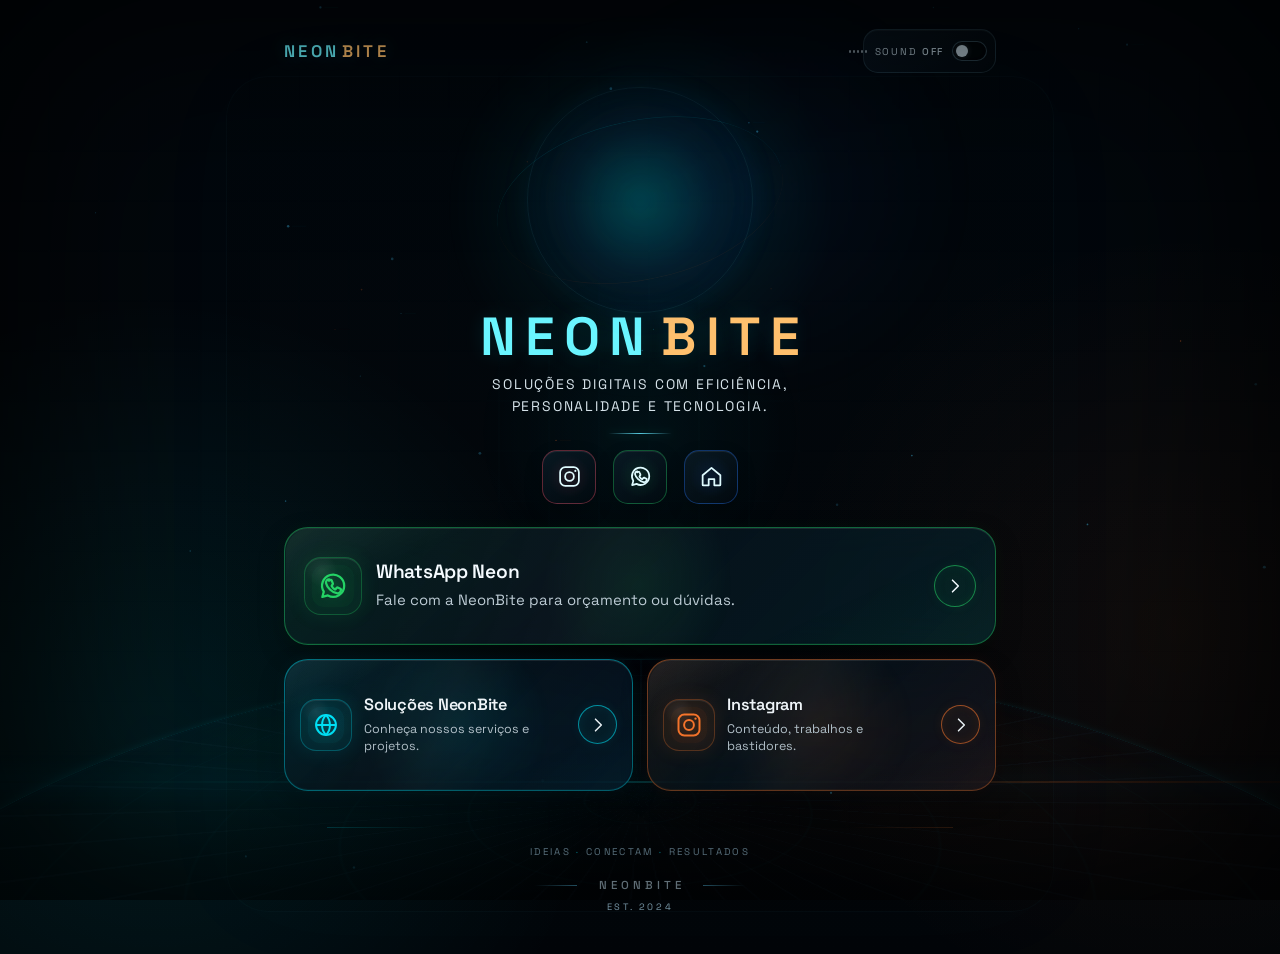
==== agregador/index.html @ e92e3f7c "Base do agregador O arquivo compreende toda a estrutura fundamental para o agregador de link s funci" ====
<!doctype html>
<html lang="pt-BR">
<head>
  <meta charset="utf-8">
  <meta name="viewport" content="width=device-width,initial-scale=1,viewport-fit=cover">
  <title>NeonBite | Soluções Digitais</title>
  <meta name="description" content="Agregador oficial da NeonBite para contato, soluções digitais, projetos e conteúdo.">
  <meta name="theme-color" content="#03070b">
  <meta property="og:title" content="NeonBite | Soluções Digitais">
  <meta property="og:description" content="Agregador oficial da NeonBite para contato, soluções digitais, projetos e conteúdo.">
  <meta property="og:type" content="website">
  <link rel="icon" href="../assets/favicon.ico">
  <link rel="preconnect" href="https://fonts.googleapis.com">
  <link rel="preconnect" href="https://fonts.gstatic.com" crossorigin>
  <link href="https://fonts.googleapis.com/css2?family=Space+Grotesk:wght@400;500;600;700&display=swap" rel="stylesheet">
  <link rel="stylesheet" href="./app.css">
</head>
<body>
  <canvas class="nb-data-field" data-data-field aria-hidden="true"></canvas>
  <div class="nb-atmosphere" aria-hidden="true"></div>

  <div class="nb-shell" data-shell>
    <header class="nb-header">
      <a class="nb-wordmark" href="../" aria-label="NeonBite — ir para o site principal">
        <span>NEON</span><span>BITE</span>
      </a>

      <button class="nb-sound" type="button" data-sound aria-pressed="false" aria-label="Ativar som">
        <span class="nb-eq" data-eq aria-hidden="true">
          <i></i><i></i><i></i><i></i><i></i>
        </span>
        <span class="nb-sound-copy">SOUND <strong data-sound-state>OFF</strong></span>
        <span class="nb-switch" aria-hidden="true"><span></span></span>
      </button>
    </header>

    <main class="nb-main">
      <section class="nb-hero" aria-labelledby="nb-title">
        <div class="nb-logo-stage" aria-hidden="true">
          <span class="nb-logo-orbit"></span>
          <img class="nb-logo" src="../assets/logo.png" alt="" decoding="async">
        </div>

        <h1 class="nb-title" id="nb-title"><span>NEON</span><span>BITE</span></h1>
        <p class="nb-positioning">Soluções digitais com eficiência,<br class="nb-wide-break"> personalidade e tecnologia.</p>
        <span class="nb-hero-rule" aria-hidden="true"></span>

        <nav class="nb-shortcuts" aria-label="Atalhos NeonBite">
          <a class="nb-shortcut nb-shortcut--instagram" data-reactive data-ripple href="https://www.instagram.com/neonbite_/" target="_blank" rel="noopener noreferrer" aria-label="Abrir Instagram da NeonBite">
            <svg viewBox="0 0 24 24" aria-hidden="true"><rect x="3" y="3" width="18" height="18" rx="5"/><circle cx="12" cy="12" r="4.2"/><circle cx="17.6" cy="6.6" r="1" class="nb-fill"/></svg>
          </a>
          <a class="nb-shortcut nb-shortcut--whatsapp" data-reactive data-ripple href="https://wa.me/556293661942" target="_blank" rel="noopener noreferrer" aria-label="Abrir WhatsApp da NeonBite">
            <svg viewBox="0 0 24 24" aria-hidden="true"><path d="M20.4 11.8a8.3 8.3 0 0 1-12.2 7.3L4 20.2l1.1-4A8.3 8.3 0 1 1 20.4 11.8Z"/><path d="M9 8.1c.3-.6.7-.6 1-.6h.5c.2 0 .4.1.5.4l.9 2.1c.1.3.1.5-.1.7l-.7.9c-.2.2-.1.4 0 .6.5.9 1.2 1.7 2.1 2.2.3.2.5.2.7 0l.9-1.1c.2-.2.4-.3.7-.2l2.1 1c.3.1.4.3.4.5 0 .3-.1 1.4-.7 2-.5.6-1.4 1-2.5.8-1.5-.3-3.3-1.1-5.1-2.8-1.5-1.4-2.6-3.2-2.9-4.6-.3-1.2.2-1.9.6-2.3.4-.4.9-.6 1.6-.6Z"/></svg>
          </a>
          <a class="nb-shortcut nb-shortcut--home" data-reactive data-ripple href="../" aria-label="Abrir site principal da NeonBite">
            <svg viewBox="0 0 24 24" aria-hidden="true"><path d="M3.5 10.8 12 3.7l8.5 7.1v9a.7.7 0 0 1-.7.7h-5.1v-6h-5.4v6H4.2a.7.7 0 0 1-.7-.7v-9Z"/></svg>
          </a>
        </nav>
      </section>

      <section class="nb-links" aria-label="Links principais">
        <a class="nb-card nb-card--whatsapp" data-reactive data-ripple href="https://wa.me/556293661942" target="_blank" rel="noopener noreferrer">
          <span class="nb-card-icon" aria-hidden="true">
            <svg viewBox="0 0 24 24"><path d="M20.4 11.8a8.3 8.3 0 0 1-12.2 7.3L4 20.2l1.1-4A8.3 8.3 0 1 1 20.4 11.8Z"/><path d="M9 8.1c.3-.6.7-.6 1-.6h.5c.2 0 .4.1.5.4l.9 2.1c.1.3.1.5-.1.7l-.7.9c-.2.2-.1.4 0 .6.5.9 1.2 1.7 2.1 2.2.3.2.5.2.7 0l.9-1.1c.2-.2.4-.3.7-.2l2.1 1c.3.1.4.3.4.5 0 .3-.1 1.4-.7 2-.5.6-1.4 1-2.5.8-1.5-.3-3.3-1.1-5.1-2.8-1.5-1.4-2.6-3.2-2.9-4.6-.3-1.2.2-1.9.6-2.3.4-.4.9-.6 1.6-.6Z"/></svg>
          </span>
          <span class="nb-card-copy">
            <strong>WhatsApp Neon</strong>
            <span>Fale com a NeonBite para orçamento ou dúvidas.</span>
          </span>
          <span class="nb-arrow" aria-hidden="true"><svg viewBox="0 0 24 24"><path d="m9 5 7 7-7 7"/></svg></span>
        </a>

        <div class="nb-card-grid">
          <a class="nb-card nb-card--solutions" data-reactive data-ripple href="../">
            <span class="nb-card-icon" aria-hidden="true">
              <svg viewBox="0 0 24 24"><circle cx="12" cy="12" r="8.5"/><path d="M3.8 12h16.4M12 3.5c2.2 2.2 3.4 5.1 3.4 8.5S14.2 18.3 12 20.5M12 3.5C9.8 5.7 8.6 8.6 8.6 12s1.2 6.3 3.4 8.5"/></svg>
            </span>
            <span class="nb-card-copy">
              <strong>Soluções NeonBite</strong>
              <span>Conheça nossos serviços e projetos.</span>
            </span>
            <span class="nb-arrow" aria-hidden="true"><svg viewBox="0 0 24 24"><path d="m9 5 7 7-7 7"/></svg></span>
          </a>

          <a class="nb-card nb-card--instagram" data-reactive data-ripple href="https://www.instagram.com/neonbite_/" target="_blank" rel="noopener noreferrer">
            <span class="nb-card-icon" aria-hidden="true">
              <svg viewBox="0 0 24 24"><rect x="3" y="3" width="18" height="18" rx="5"/><circle cx="12" cy="12" r="4.2"/><circle cx="17.6" cy="6.6" r="1" class="nb-fill"/></svg>
            </span>
            <span class="nb-card-copy">
              <strong>Instagram</strong>
              <span>Conteúdo, trabalhos e bastidores.</span>
            </span>
            <span class="nb-arrow" aria-hidden="true"><svg viewBox="0 0 24 24"><path d="m9 5 7 7-7 7"/></svg></span>
          </a>
        </div>
      </section>
    </main>

    <footer class="nb-footer">
      <div class="nb-footer-line" aria-hidden="true"></div>
      <p>IDEIAS <span>·</span> CONECTAM <span>·</span> RESULTADOS</p>
      <div class="nb-footer-brand"><i></i><strong>NEONBITE</strong><i></i></div>
      <small>EST. 2024</small>
    </footer>
  </div>

  <script src="./app.js" defer></script>
</body>
</html>
---- agregador/app.css ----
:root {
  --nb-bg: #03070b;
  --nb-bg-deep: #020408;
  --nb-surface: rgba(8, 22, 31, .56);
  --nb-surface-strong: rgba(10, 27, 38, .72);
  --nb-text: #f5fbff;
  --nb-muted: #a8bac5;
  --nb-cyan: #00eaff;
  --nb-blue: #2677ff;
  --nb-orange: #ff7a2f;
  --nb-coral: #ff536c;
  --nb-whatsapp: #25d366;
  --nb-border: rgba(195, 236, 255, .18);
  --nb-glass-blur: 18px;
  --nb-radius: 24px;
  --pointer-x: 50vw;
  --pointer-y: 48vh;
  color-scheme: dark;
  font-family: "Space Grotesk", Inter, system-ui, -apple-system, BlinkMacSystemFont, "Segoe UI", sans-serif;
}

* { box-sizing: border-box; }
html { min-width: 320px; background: var(--nb-bg-deep); scroll-behavior: smooth; }
body {
  min-width: 320px;
  min-height: 100vh;
  min-height: 100dvh;
  margin: 0;
  overflow-x: hidden;
  color: var(--nb-text);
  background:
    radial-gradient(circle at 12% 78%, rgba(0, 234, 255, .09), transparent 33%),
    radial-gradient(circle at 92% 66%, rgba(255, 122, 47, .055), transparent 30%),
    linear-gradient(180deg, #02070c 0%, #03070b 48%, #020508 100%);
  font-synthesis: none;
  text-rendering: optimizeLegibility;
  -webkit-font-smoothing: antialiased;
}

body::before,
body::after {
  content: "";
  position: fixed;
  inset: 0;
  pointer-events: none;
}

body::before {
  z-index: 0;
  opacity: .66;
  background:
    radial-gradient(circle 250px at var(--pointer-x) var(--pointer-y), rgba(0, 234, 255, .075), transparent 68%),
    repeating-linear-gradient(90deg, transparent 0 48px, rgba(125, 205, 255, .018) 49px, transparent 50px),
    repeating-linear-gradient(0deg, transparent 0 48px, rgba(125, 205, 255, .013) 49px, transparent 50px);
  mask-image: linear-gradient(to bottom, transparent, #000 16%, #000 85%, transparent);
}

body::after {
  z-index: 8;
  box-shadow: inset 0 0 180px 45px rgba(0, 0, 0, .7);
}

a { color: inherit; text-decoration: none; }
button, a { -webkit-tap-highlight-color: transparent; }
button { font: inherit; }
svg { display: block; width: 100%; height: 100%; }

.nb-data-field {
  position: fixed;
  inset: 0;
  z-index: 1;
  width: 100%;
  height: 100%;
  pointer-events: none;
  opacity: .82;
}

.nb-atmosphere {
  position: fixed;
  z-index: 2;
  inset: 0;
  overflow: hidden;
  pointer-events: none;
}

.nb-atmosphere::before {
  content: "";
  position: absolute;
  left: 50%;
  bottom: -30vw;
  width: min(1240px, 130vw);
  aspect-ratio: 1;
  transform: translateX(-50%) perspective(700px) rotateX(66deg);
  border: 1px solid rgba(0, 234, 255, .23);
  border-radius: 50%;
  background:
    repeating-radial-gradient(circle at 50% 50%, transparent 0 54px, rgba(0, 234, 255, .032) 55px 56px, transparent 57px 112px),
    repeating-conic-gradient(from 0deg, rgba(90, 190, 255, .05) 0 .35deg, transparent .45deg 7deg),
    radial-gradient(circle at 32% 35%, rgba(0, 234, 255, .11), transparent 34%),
    radial-gradient(circle at 70% 42%, rgba(255, 122, 47, .08), transparent 31%);
  box-shadow:
    0 -1px 26px rgba(0, 234, 255, .16),
    inset 0 0 72px rgba(0, 122, 255, .05);
  opacity: .48;
}

.nb-atmosphere::after {
  content: "";
  position: absolute;
  left: -12%;
  right: -12%;
  bottom: 13%;
  height: 2px;
  background: linear-gradient(90deg, transparent 0 6%, rgba(0, 234, 255, .1) 26%, rgba(0, 234, 255, .42) 47%, rgba(255, 122, 47, .27) 76%, transparent 96%);
  box-shadow: 0 0 28px 5px rgba(0, 188, 255, .13);
  opacity: .6;
}

.nb-shell {
  position: relative;
  z-index: 4;
  width: min(100%, 760px);
  min-height: 100vh;
  min-height: 100dvh;
  margin-inline: auto;
  padding:
    max(15px, env(safe-area-inset-top))
    max(18px, env(safe-area-inset-right))
    max(28px, env(safe-area-inset-bottom))
    max(18px, env(safe-area-inset-left));
}

.nb-shell::before {
  content: "";
  position: absolute;
  z-index: -1;
  top: 0;
  left: 50%;
  width: min(680px, 96vw);
  height: 590px;
  transform: translateX(-50%);
  background:
    radial-gradient(circle at 50% 35%, rgba(0, 234, 255, .1), transparent 38%),
    radial-gradient(circle at 68% 32%, rgba(38, 119, 255, .055), transparent 35%);
  filter: blur(1px);
  pointer-events: none;
}

.nb-header {
  display: flex;
  align-items: center;
  justify-content: space-between;
  min-height: 52px;
  gap: 14px;
}

.nb-wordmark,
.nb-title {
  font-weight: 600;
  letter-spacing: .2em;
  text-transform: uppercase;
}

.nb-wordmark {
  position: relative;
  font-size: clamp(.9rem, 3.7vw, 1.05rem);
  line-height: 1;
  white-space: nowrap;
  text-shadow: 0 0 18px rgba(0, 234, 255, .22);
}

.nb-wordmark span:first-child,
.nb-title span:first-child { color: #6af5ff; }
.nb-wordmark span:last-child,
.nb-title span:last-child {
  margin-left: .13em;
  color: #ffc06d;
}

.nb-sound {
  --sound-energy: 0;
  position: relative;
  display: inline-flex;
  align-items: center;
  justify-content: flex-end;
  min-width: 132px;
  min-height: 44px;
  padding: 7px 8px 7px 9px;
  gap: 8px;
  color: var(--nb-muted);
  border: 1px solid rgba(152, 222, 255, .13);
  border-radius: 15px;
  background: linear-gradient(135deg, rgba(12, 31, 43, .48), rgba(3, 10, 15, .5));
  box-shadow: inset 0 1px 0 rgba(255,255,255,.04);
  cursor: pointer;
  transition: border-color .24s ease, box-shadow .24s ease, color .24s ease;
}

.nb-sound:hover { border-color: rgba(0, 234, 255, .27); color: var(--nb-text); }
.nb-sound[aria-pressed="true"] {
  color: #dffcff;
  border-color: rgba(0, 234, 255, .4);
  box-shadow: inset 0 1px 0 rgba(255,255,255,.07), 0 0 18px rgba(0, 234, 255, .08);
}
.nb-sound:disabled { opacity: .45; cursor: default; }
.nb-sound-copy { font-size: .62rem; letter-spacing: .17em; white-space: nowrap; }
.nb-sound-copy strong { color: currentColor; font-weight: 500; }

.nb-eq { display: flex; align-items: center; justify-content: center; gap: 2px; width: 27px; height: 24px; }
.nb-eq i {
  width: 2px;
  height: 15px;
  border-radius: 3px;
  background: currentColor;
  transform-origin: center;
  transform: scaleY(.18);
  opacity: .66;
  transition: opacity .2s ease;
}
.nb-sound[aria-pressed="true"] .nb-eq i { opacity: .95; }

.nb-switch {
  position: relative;
  flex: 0 0 35px;
  height: 20px;
  border-radius: 999px;
  border: 1px solid rgba(154, 220, 248, .24);
  background: rgba(0,0,0,.34);
  box-shadow: inset 0 0 8px rgba(0,0,0,.45);
}
.nb-switch span {
  position: absolute;
  top: 3px;
  left: 3px;
  width: 12px;
  height: 12px;
  border-radius: 50%;
  background: #a6b7c1;
  box-shadow: 0 0 6px rgba(174, 221, 245, .2);
  transition: transform .24s cubic-bezier(.2,.8,.2,1), background .2s ease, box-shadow .2s ease;
}
.nb-sound[aria-pressed="true"] .nb-switch {
  border-color: rgba(0,234,255,.62);
  background: rgba(0, 234, 255, .09);
  box-shadow: inset 0 0 9px rgba(0,234,255,.1), 0 0 12px rgba(0,234,255,.16);
}
.nb-sound[aria-pressed="true"] .nb-switch span {
  transform: translateX(15px);
  background: #d7ffff;
  box-shadow: 0 0 11px 2px rgba(0,234,255,.66);
}

.nb-main { padding-top: 5px; }
.nb-hero { text-align: center; }

.nb-logo-stage {
  position: relative;
  display: grid;
  place-items: center;
  width: min(58vw, 210px);
  height: clamp(138px, 42vw, 205px);
  margin: 1px auto 0;
  isolation: isolate;
}
.nb-logo-stage::before,
.nb-logo-stage::after,
.nb-logo-orbit {
  content: "";
  position: absolute;
  border-radius: 50%;
  pointer-events: none;
}
.nb-logo-stage::before {
  z-index: -2;
  width: 116%;
  aspect-ratio: 1;
  background: radial-gradient(circle, rgba(0, 234, 255, .18) 0, rgba(38, 119, 255, .06) 38%, transparent 69%);
  filter: blur(7px);
}
.nb-logo-stage::after {
  z-index: -1;
  width: 94%;
  aspect-ratio: 1;
  border: 1px solid rgba(77, 211, 255, .08);
  box-shadow: 0 0 36px rgba(0, 234, 255, .04), inset 0 0 30px rgba(0, 140, 255, .03);
}
.nb-logo-orbit {
  width: 122%;
  aspect-ratio: 1;
  border-top: 1px solid rgba(0, 234, 255, .14);
  border-bottom: 1px solid rgba(255, 122, 47, .08);
  transform: rotate(-12deg) scaleY(.55);
}
.nb-logo {
  display: block;
  width: auto;
  height: auto;
  max-width: 100%;
  max-height: 100%;
  object-fit: contain;
  filter: drop-shadow(0 0 18px rgba(0, 205, 255, .15));
}

.nb-title {
  margin: -1px 0 4px;
  font-size: clamp(2rem, 9vw, 3.6rem);
  line-height: .96;
  letter-spacing: .17em;
  text-indent: .17em;
  text-shadow: 0 0 20px rgba(0, 234, 255, .13);
}

.nb-positioning {
  max-width: 580px;
  margin: 12px auto 0;
  color: #d5e2e9;
  font-size: clamp(.72rem, 3.1vw, .9rem);
  line-height: 1.55;
  letter-spacing: .13em;
  text-transform: uppercase;
}
.nb-hero-rule {
  display: block;
  width: 64px;
  height: 1px;
  margin: 15px auto 0;
  background: linear-gradient(90deg, transparent, rgba(100, 232, 255, .85), transparent);
  box-shadow: 0 0 9px rgba(0,234,255,.28);
}

.nb-shortcuts {
  display: flex;
  justify-content: center;
  gap: 14px;
  margin: 16px auto 0;
}

.nb-shortcut {
  --accent-rgb: 0, 234, 255;
  --card-x: 50%;
  --card-y: 50%;
  --tx: 0px;
  --ty: 0px;
  position: relative;
  display: grid;
  place-items: center;
  width: 50px;
  height: 50px;
  overflow: hidden;
  border: 1px solid rgba(var(--accent-rgb), .36);
  border-radius: 15px;
  background: linear-gradient(145deg, rgba(14, 33, 45, .62), rgba(3, 10, 16, .43));
  -webkit-backdrop-filter: blur(14px) saturate(130%);
  backdrop-filter: blur(14px) saturate(130%);
  box-shadow: inset 0 1px 0 rgba(255,255,255,.07), 0 8px 18px rgba(0,0,0,.22);
  transform: translate3d(var(--tx), var(--ty), 0) scale(var(--press, 1));
  transition: transform .18s cubic-bezier(.2,.8,.2,1), border-color .2s ease, box-shadow .2s ease;
}
.nb-shortcut::before {
  content: "";
  position: absolute;
  inset: -30%;
  background: radial-gradient(circle at var(--card-x) var(--card-y), rgba(var(--accent-rgb), .24), transparent 36%);
  opacity: .4;
  transition: opacity .2s ease;
  pointer-events: none;
}
.nb-shortcut svg { position: relative; z-index: 1; width: 25px; height: 25px; fill: none; stroke: #dffbff; stroke-width: 1.7; stroke-linecap: round; stroke-linejoin: round; }
.nb-shortcut svg .nb-fill { fill: #dffbff; stroke: none; }
.nb-shortcut--instagram { --accent-rgb: 255, 83, 108; }
.nb-shortcut--whatsapp { --accent-rgb: 37, 211, 102; }
.nb-shortcut--home { --accent-rgb: 38, 119, 255; }

.nb-links { margin-top: 19px; }
.nb-card-grid { display: grid; grid-template-columns: 1fr; gap: 12px; margin-top: 12px; }

.nb-card {
  --accent-rgb: 0, 234, 255;
  --accent2-rgb: 38, 119, 255;
  --card-x: 50%;
  --card-y: 50%;
  --tx: 0px;
  --ty: 0px;
  position: relative;
  display: grid;
  grid-template-columns: 58px minmax(0, 1fr) 44px;
  align-items: center;
  min-height: 112px;
  gap: 14px;
  overflow: hidden;
  padding: 18px 16px;
  border: 1px solid rgba(var(--accent-rgb), .42);
  border-radius: var(--nb-radius);
  background:
    linear-gradient(135deg, rgba(var(--accent-rgb), .085), rgba(8, 20, 29, .5) 41%, rgba(var(--accent2-rgb), .055)),
    var(--nb-surface);
  -webkit-backdrop-filter: blur(var(--nb-glass-blur)) saturate(145%);
  backdrop-filter: blur(var(--nb-glass-blur)) saturate(145%);
  box-shadow:
    inset 0 1px 0 rgba(255,255,255,.09),
    inset 0 -1px 0 rgba(var(--accent-rgb), .08),
    0 10px 26px rgba(0,0,0,.27),
    0 0 17px rgba(var(--accent-rgb), .05);
  transform: translate3d(var(--tx), var(--ty), 0) scale(var(--press, 1));
  transform-origin: center;
  transition:
    transform .18s cubic-bezier(.2,.8,.2,1),
    border-color .22s ease,
    box-shadow .22s ease,
    background-color .22s ease;
  isolation: isolate;
}

.nb-card::before {
  content: "";
  position: absolute;
  z-index: -1;
  inset: -22%;
  background:
    radial-gradient(circle 180px at var(--card-x) var(--card-y), rgba(var(--accent-rgb), .21), transparent 53%),
    linear-gradient(110deg, transparent 10%, rgba(255,255,255,.028) 34%, rgba(255,255,255,.075) 47%, transparent 58%);
  opacity: .38;
  transform: translate3d(0,0,0);
  transition: opacity .22s ease;
  pointer-events: none;
}

.nb-card::after {
  content: "";
  position: absolute;
  z-index: -1;
  inset: 1px;
  border-radius: calc(var(--nb-radius) - 1px);
  background: linear-gradient(155deg, rgba(255,255,255,.055), transparent 20%, transparent 74%, rgba(var(--accent-rgb), .035));
  pointer-events: none;
}

.nb-card--whatsapp {
  --accent-rgb: 37, 211, 102;
  --accent2-rgb: 0, 234, 255;
}
.nb-card--solutions {
  --accent-rgb: 0, 234, 255;
  --accent2-rgb: 38, 119, 255;
}
.nb-card--instagram {
  --accent-rgb: 255, 122, 47;
  --accent2-rgb: 255, 83, 108;
}

.nb-card-icon {
  position: relative;
  display: grid;
  place-items: center;
  width: 58px;
  height: 58px;
  border: 1px solid rgba(var(--accent-rgb), .28);
  border-radius: 17px;
  background:
    radial-gradient(circle at 30% 23%, rgba(255,255,255,.08), transparent 27%),
    rgba(var(--accent-rgb), .07);
  box-shadow:
    inset 0 1px 0 rgba(255,255,255,.08),
    0 0 20px rgba(var(--accent-rgb), .1);
}
.nb-card-icon::after {
  content: "";
  position: absolute;
  inset: 7px;
  border-radius: 12px;
  box-shadow: inset 0 0 13px rgba(var(--accent-rgb), .08);
}
.nb-card-icon svg { width: 32px; height: 32px; fill: none; stroke: rgb(var(--accent-rgb)); stroke-width: 1.7; stroke-linecap: round; stroke-linejoin: round; filter: drop-shadow(0 0 7px rgba(var(--accent-rgb), .35)); }
.nb-card-icon svg .nb-fill { fill: rgb(var(--accent-rgb)); stroke: none; }

.nb-card-copy { min-width: 0; }
.nb-card-copy strong {
  display: block;
  color: var(--nb-text);
  font-size: clamp(1rem, 4.4vw, 1.2rem);
  font-weight: 600;
  line-height: 1.18;
  letter-spacing: -.015em;
}
.nb-card-copy > span {
  display: block;
  margin-top: 7px;
  color: #bdccd5;
  font-size: clamp(.8rem, 3.5vw, .93rem);
  line-height: 1.35;
}

.nb-arrow {
  display: grid;
  place-items: center;
  width: 42px;
  height: 42px;
  justify-self: end;
  border: 1px solid rgba(var(--accent-rgb), .58);
  border-radius: 50%;
  background: rgba(var(--accent-rgb), .04);
  box-shadow: inset 0 0 12px rgba(var(--accent-rgb), .06), 0 0 12px rgba(var(--accent-rgb), .07);
}
.nb-arrow svg { width: 20px; height: 20px; fill: none; stroke: #f3fbff; stroke-width: 1.8; stroke-linecap: round; stroke-linejoin: round; }

.nb-ripple {
  position: absolute;
  z-index: 6;
  width: 18px;
  height: 18px;
  border: 1px solid rgba(var(--accent-rgb), .72);
  border-radius: 50%;
  background: radial-gradient(circle, rgba(var(--accent-rgb), .2), transparent 64%);
  transform: translate(-50%, -50%) scale(.25);
  opacity: .85;
  pointer-events: none;
  animation: nb-ripple .44s cubic-bezier(.15,.75,.25,1) forwards;
}
@keyframes nb-ripple {
  to { transform: translate(-50%, -50%) scale(18); opacity: 0; }
}

.nb-footer {
  padding: 31px 0 7px;
  text-align: center;
  color: #84a7ba;
}
.nb-footer-line {
  width: 88%;
  height: 1px;
  margin: 0 auto 17px;
  background: linear-gradient(90deg, rgba(0,234,255,.34), transparent 17%, transparent 83%, rgba(255,122,47,.28));
  opacity: .7;
}
.nb-footer p { margin: 0; font-size: .61rem; letter-spacing: .24em; line-height: 1.4; }
.nb-footer p span { color: rgba(0,234,255,.66); }
.nb-footer-brand { display: flex; align-items: center; justify-content: center; gap: 18px; margin-top: 20px; }
.nb-footer-brand i { display: block; width: 42px; height: 1px; background: linear-gradient(90deg, transparent, rgba(93,211,255,.65)); }
.nb-footer-brand i:last-child { transform: scaleX(-1); }
.nb-footer-brand strong { font-size: .72rem; font-weight: 500; letter-spacing: .35em; text-indent: .35em; color: #a9c2d0; }
.nb-footer small { display: block; margin-top: 9px; font-size: .58rem; letter-spacing: .28em; color: #7897a7; }

.nb-sound:focus-visible,
.nb-card:focus-visible,
.nb-shortcut:focus-visible,
.nb-wordmark:focus-visible {
  outline: 2px solid rgba(102, 239, 255, .92);
  outline-offset: 4px;
}

@supports not ((-webkit-backdrop-filter: blur(1px)) or (backdrop-filter: blur(1px))) {
  .nb-card,
  .nb-shortcut {
    background-color: rgba(8, 22, 31, .94);
  }
}

@media (hover: none), (pointer: coarse) {
  .nb-card:active,
  .nb-shortcut:active { --press: .975; }
}

@media (hover: hover) and (pointer: fine) {
  .nb-card:hover {
    border-color: rgba(var(--accent-rgb), .7);
    box-shadow:
      inset 0 1px 0 rgba(255,255,255,.13),
      inset 0 -1px 0 rgba(var(--accent-rgb), .12),
      0 13px 30px rgba(0,0,0,.29),
      0 0 22px rgba(var(--accent-rgb), .115);
  }
  .nb-card:hover::before { opacity: .78; }
  .nb-shortcut:hover {
    border-color: rgba(var(--accent-rgb), .7);
    box-shadow: inset 0 1px 0 rgba(255,255,255,.11), 0 8px 20px rgba(0,0,0,.25), 0 0 18px rgba(var(--accent-rgb), .12);
  }
  .nb-shortcut:hover::before { opacity: .92; }
}

@media (max-width: 359px) {
  .nb-shell { padding-left: max(16px, env(safe-area-inset-left)); padding-right: max(16px, env(safe-area-inset-right)); }
  .nb-sound { min-width: 120px; gap: 6px; }
  .nb-eq { width: 22px; }
  .nb-sound-copy { font-size: .57rem; }
  .nb-switch { flex-basis: 32px; }
  .nb-sound[aria-pressed="true"] .nb-switch span { transform: translateX(12px); }
  .nb-card { grid-template-columns: 52px minmax(0,1fr) 40px; gap: 11px; padding: 16px 13px; }
  .nb-card-icon { width: 52px; height: 52px; }
  .nb-arrow { width: 38px; height: 38px; }
}

@media (min-width: 520px) {
  .nb-shell { padding-left: max(24px, env(safe-area-inset-left)); padding-right: max(24px, env(safe-area-inset-right)); }
  .nb-main { padding-top: 8px; }
  .nb-logo-stage { width: 220px; height: 210px; }
  .nb-shortcuts { gap: 17px; }
  .nb-shortcut { width: 54px; height: 54px; }
  .nb-card { min-height: 118px; padding: 19px 19px; }
}

@media (min-width: 720px) {
  .nb-shell { padding-top: max(22px, env(safe-area-inset-top)); padding-bottom: max(34px, env(safe-area-inset-bottom)); }
  .nb-header { min-height: 58px; }
  .nb-main { padding-top: 7px; }
  .nb-logo-stage { width: 238px; height: 224px; }
  .nb-title { font-size: 3.35rem; }
  .nb-positioning { font-size: .87rem; }
  .nb-links { margin-top: 23px; }
  .nb-card-grid { grid-template-columns: 1fr 1fr; gap: 14px; margin-top: 14px; }
  .nb-card-grid .nb-card { grid-template-columns: 52px minmax(0, 1fr) 40px; min-height: 132px; gap: 12px; padding: 18px 15px; }
  .nb-card-grid .nb-card-icon { width: 52px; height: 52px; border-radius: 16px; }
  .nb-card-grid .nb-card-icon svg { width: 28px; height: 28px; }
  .nb-card-grid .nb-arrow { width: 39px; height: 39px; }
  .nb-card-grid .nb-card-copy strong { font-size: 1.02rem; }
  .nb-card-grid .nb-card-copy > span { font-size: .78rem; }
  .nb-footer { padding-top: 36px; }
}

@media (min-width: 1100px) {
  .nb-atmosphere::before { bottom: -520px; }
  .nb-shell::after {
    content: "";
    position: absolute;
    z-index: -2;
    inset: 76px -34px 42px;
    border: 1px solid rgba(84, 207, 255, .028);
    border-radius: 42px;
    background: linear-gradient(160deg, rgba(5, 17, 25, .06), rgba(0,0,0,.02));
    box-shadow: 0 0 110px rgba(0, 138, 255, .025);
    pointer-events: none;
  }
}

@media (prefers-reduced-motion: reduce) {
  html { scroll-behavior: auto; }
  *, *::before, *::after {
    animation-duration: .001ms !important;
    animation-iteration-count: 1 !important;
    transition-duration: .001ms !important;
  }
  .nb-data-field { display: none; }
  body::before { background: radial-gradient(circle at 50% 40%, rgba(0,234,255,.055), transparent 52%); }
  .nb-card, .nb-shortcut { --tx: 0px !important; --ty: 0px !important; --press: 1 !important; }
  .nb-ripple { display: none; }
}
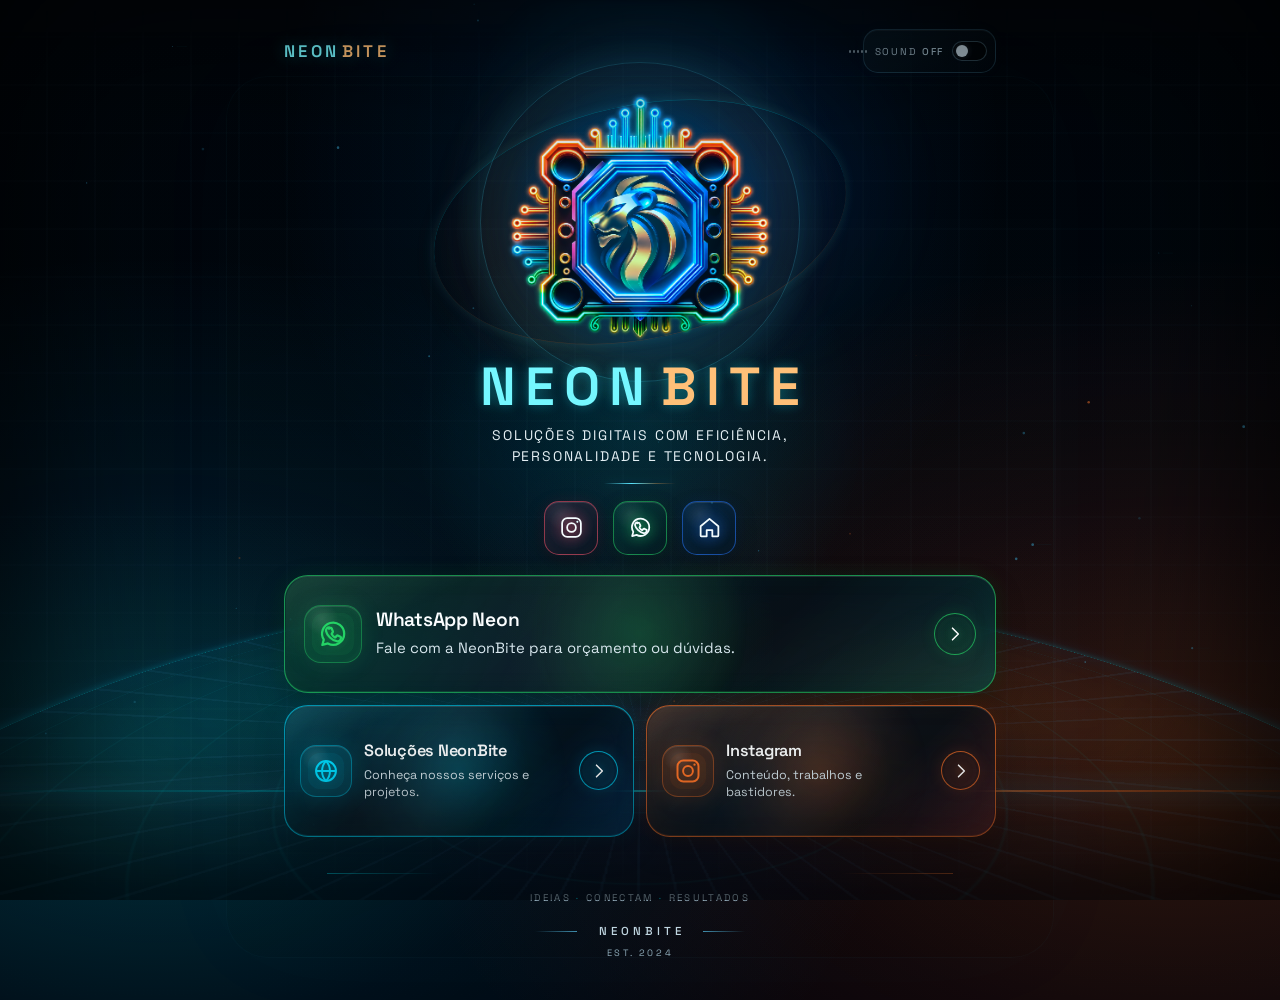
==== commit db7f3b56: "temporary WhatsApp number update in agregador/index.html" ====
--- a/agregador/index.html
+++ b/agregador/index.html
@@ -49,7 +49,7 @@
           <a class="nb-shortcut nb-shortcut--instagram" data-reactive data-ripple href="https://www.instagram.com/neonbite_/" target="_blank" rel="noopener noreferrer" aria-label="Abrir Instagram da NeonBite">
             <svg viewBox="0 0 24 24" aria-hidden="true"><rect x="3" y="3" width="18" height="18" rx="5"/><circle cx="12" cy="12" r="4.2"/><circle cx="17.6" cy="6.6" r="1" class="nb-fill"/></svg>
           </a>
-          <a class="nb-shortcut nb-shortcut--whatsapp" data-reactive data-ripple href="https://wa.me/556293661942" target="_blank" rel="noopener noreferrer" aria-label="Abrir WhatsApp da NeonBite">
+          <a class="nb-shortcut nb-shortcut--whatsapp" data-reactive data-ripple href="https://wa.me/5562996691706" target="_blank" rel="noopener noreferrer" aria-label="Abrir WhatsApp da NeonBite">
             <svg viewBox="0 0 24 24" aria-hidden="true"><path d="M20.4 11.8a8.3 8.3 0 0 1-12.2 7.3L4 20.2l1.1-4A8.3 8.3 0 1 1 20.4 11.8Z"/><path d="M9 8.1c.3-.6.7-.6 1-.6h.5c.2 0 .4.1.5.4l.9 2.1c.1.3.1.5-.1.7l-.7.9c-.2.2-.1.4 0 .6.5.9 1.2 1.7 2.1 2.2.3.2.5.2.7 0l.9-1.1c.2-.2.4-.3.7-.2l2.1 1c.3.1.4.3.4.5 0 .3-.1 1.4-.7 2-.5.6-1.4 1-2.5.8-1.5-.3-3.3-1.1-5.1-2.8-1.5-1.4-2.6-3.2-2.9-4.6-.3-1.2.2-1.9.6-2.3.4-.4.9-.6 1.6-.6Z"/></svg>
           </a>
           <a class="nb-shortcut nb-shortcut--home" data-reactive data-ripple href="../" aria-label="Abrir site principal da NeonBite">
@@ -59,7 +59,7 @@
       </section>
 
       <section class="nb-links" aria-label="Links principais">
-        <a class="nb-card nb-card--whatsapp" data-reactive data-ripple href="https://wa.me/556293661942" target="_blank" rel="noopener noreferrer">
+        <a class="nb-card nb-card--whatsapp" data-reactive data-ripple href="https://wa.me/5562996691706" target="_blank" rel="noopener noreferrer">
           <span class="nb-card-icon" aria-hidden="true">
             <svg viewBox="0 0 24 24"><path d="M20.4 11.8a8.3 8.3 0 0 1-12.2 7.3L4 20.2l1.1-4A8.3 8.3 0 1 1 20.4 11.8Z"/><path d="M9 8.1c.3-.6.7-.6 1-.6h.5c.2 0 .4.1.5.4l.9 2.1c.1.3.1.5-.1.7l-.7.9c-.2.2-.1.4 0 .6.5.9 1.2 1.7 2.1 2.2.3.2.5.2.7 0l.9-1.1c.2-.2.4-.3.7-.2l2.1 1c.3.1.4.3.4.5 0 .3-.1 1.4-.7 2-.5.6-1.4 1-2.5.8-1.5-.3-3.3-1.1-5.1-2.8-1.5-1.4-2.6-3.2-2.9-4.6-.3-1.2.2-1.9.6-2.3.4-.4.9-.6 1.6-.6Z"/></svg>
           </span>
--- a/agregador/app.css
+++ b/agregador/app.css
@@ -29,9 +29,10 @@
   overflow-x: hidden;
   color: var(--nb-text);
   background:
-    radial-gradient(circle at 12% 78%, rgba(0, 234, 255, .09), transparent 33%),
-    radial-gradient(circle at 92% 66%, rgba(255, 122, 47, .055), transparent 30%),
-    linear-gradient(180deg, #02070c 0%, #03070b 48%, #020508 100%);
+    radial-gradient(circle at 12% 78%, rgba(0, 234, 255, .15), transparent 40%),
+    radial-gradient(circle at 92% 66%, rgba(255, 122, 47, .1), transparent 34%),
+    radial-gradient(circle at 50% 16%, rgba(38, 119, 255, .095), transparent 34%),
+    linear-gradient(180deg, #02070c 0%, #03070b 44%, #020508 100%);
   font-synthesis: none;
   text-rendering: optimizeLegibility;
   -webkit-font-smoothing: antialiased;
@@ -47,17 +48,18 @@
 
 body::before {
   z-index: 0;
-  opacity: .66;
-  background:
-    radial-gradient(circle 250px at var(--pointer-x) var(--pointer-y), rgba(0, 234, 255, .075), transparent 68%),
-    repeating-linear-gradient(90deg, transparent 0 48px, rgba(125, 205, 255, .018) 49px, transparent 50px),
-    repeating-linear-gradient(0deg, transparent 0 48px, rgba(125, 205, 255, .013) 49px, transparent 50px);
+  opacity: .86;
+  background:
+    radial-gradient(circle 320px at var(--pointer-x) var(--pointer-y), rgba(0, 234, 255, .12), transparent 68%),
+    linear-gradient(180deg, rgba(12, 24, 36, 0) 0%, rgba(9, 21, 31, .12) 56%, rgba(255, 122, 47, .035) 100%),
+    repeating-linear-gradient(90deg, transparent 0 48px, rgba(125, 205, 255, .032) 49px, transparent 50px),
+    repeating-linear-gradient(0deg, transparent 0 48px, rgba(125, 205, 255, .024) 49px, transparent 50px);
   mask-image: linear-gradient(to bottom, transparent, #000 16%, #000 85%, transparent);
 }
 
 body::after {
   z-index: 8;
-  box-shadow: inset 0 0 180px 45px rgba(0, 0, 0, .7);
+  box-shadow: inset 0 0 210px 44px rgba(0, 0, 0, .72);
 }
 
 a { color: inherit; text-decoration: none; }
@@ -72,7 +74,7 @@
   width: 100%;
   height: 100%;
   pointer-events: none;
-  opacity: .82;
+  opacity: .96;
 }
 
 .nb-atmosphere {
@@ -91,17 +93,18 @@
   width: min(1240px, 130vw);
   aspect-ratio: 1;
   transform: translateX(-50%) perspective(700px) rotateX(66deg);
-  border: 1px solid rgba(0, 234, 255, .23);
+  border: 1px solid rgba(0, 234, 255, .36);
   border-radius: 50%;
   background:
-    repeating-radial-gradient(circle at 50% 50%, transparent 0 54px, rgba(0, 234, 255, .032) 55px 56px, transparent 57px 112px),
-    repeating-conic-gradient(from 0deg, rgba(90, 190, 255, .05) 0 .35deg, transparent .45deg 7deg),
-    radial-gradient(circle at 32% 35%, rgba(0, 234, 255, .11), transparent 34%),
-    radial-gradient(circle at 70% 42%, rgba(255, 122, 47, .08), transparent 31%);
-  box-shadow:
-    0 -1px 26px rgba(0, 234, 255, .16),
-    inset 0 0 72px rgba(0, 122, 255, .05);
-  opacity: .48;
+    repeating-radial-gradient(circle at 50% 50%, transparent 0 54px, rgba(0, 234, 255, .055) 55px 56px, transparent 57px 112px),
+    repeating-conic-gradient(from 0deg, rgba(90, 190, 255, .075) 0 .4deg, transparent .52deg 7deg),
+    radial-gradient(circle at 32% 35%, rgba(0, 234, 255, .18), transparent 35%),
+    radial-gradient(circle at 70% 42%, rgba(255, 122, 47, .14), transparent 33%);
+  box-shadow:
+    0 -1px 38px rgba(0, 234, 255, .26),
+    0 0 52px rgba(0, 149, 255, .12),
+    inset 0 0 92px rgba(0, 122, 255, .08);
+  opacity: .76;
 }
 
 .nb-atmosphere::after {
@@ -110,10 +113,10 @@
   left: -12%;
   right: -12%;
   bottom: 13%;
-  height: 2px;
-  background: linear-gradient(90deg, transparent 0 6%, rgba(0, 234, 255, .1) 26%, rgba(0, 234, 255, .42) 47%, rgba(255, 122, 47, .27) 76%, transparent 96%);
-  box-shadow: 0 0 28px 5px rgba(0, 188, 255, .13);
-  opacity: .6;
+  height: 3px;
+  background: linear-gradient(90deg, transparent 0 4%, rgba(0, 234, 255, .16) 22%, rgba(0, 234, 255, .62) 47%, rgba(255, 122, 47, .4) 76%, transparent 97%);
+  box-shadow: 0 0 34px 7px rgba(0, 188, 255, .18), 0 0 56px 12px rgba(255, 122, 47, .08);
+  opacity: .86;
 }
 
 .nb-shell {
@@ -140,9 +143,10 @@
   height: 590px;
   transform: translateX(-50%);
   background:
-    radial-gradient(circle at 50% 35%, rgba(0, 234, 255, .1), transparent 38%),
-    radial-gradient(circle at 68% 32%, rgba(38, 119, 255, .055), transparent 35%);
-  filter: blur(1px);
+    radial-gradient(circle at 50% 35%, rgba(0, 234, 255, .18), transparent 41%),
+    radial-gradient(circle at 68% 32%, rgba(38, 119, 255, .1), transparent 36%),
+    radial-gradient(circle at 43% 41%, rgba(255, 122, 47, .055), transparent 28%);
+  filter: blur(2px);
   pointer-events: none;
 }
 
@@ -166,7 +170,7 @@
   font-size: clamp(.9rem, 3.7vw, 1.05rem);
   line-height: 1;
   white-space: nowrap;
-  text-shadow: 0 0 18px rgba(0, 234, 255, .22);
+  text-shadow: 0 0 20px rgba(0, 234, 255, .28), 0 0 14px rgba(255, 122, 47, .1);
 }
 
 .nb-wordmark span:first-child,
@@ -257,9 +261,9 @@
   position: relative;
   display: grid;
   place-items: center;
-  width: min(58vw, 210px);
-  height: clamp(138px, 42vw, 205px);
-  margin: 1px auto 0;
+  width: min(76vw, 280px);
+  height: clamp(112px, 34vw, 170px);
+  margin: 4px auto 14px;
   isolation: isolate;
 }
 .nb-logo-stage::before,
@@ -272,24 +276,25 @@
 }
 .nb-logo-stage::before {
   z-index: -2;
-  width: 116%;
+  width: 124%;
   aspect-ratio: 1;
-  background: radial-gradient(circle, rgba(0, 234, 255, .18) 0, rgba(38, 119, 255, .06) 38%, transparent 69%);
-  filter: blur(7px);
+  background: radial-gradient(circle, rgba(0, 234, 255, .28) 0, rgba(38, 119, 255, .1) 39%, rgba(255, 122, 47, .04) 58%, transparent 74%);
+  filter: blur(9px);
 }
 .nb-logo-stage::after {
   z-index: -1;
-  width: 94%;
+  width: 98%;
   aspect-ratio: 1;
-  border: 1px solid rgba(77, 211, 255, .08);
-  box-shadow: 0 0 36px rgba(0, 234, 255, .04), inset 0 0 30px rgba(0, 140, 255, .03);
+  border: 1px solid rgba(77, 211, 255, .18);
+  box-shadow: 0 0 50px rgba(0, 234, 255, .1), inset 0 0 42px rgba(0, 140, 255, .05), inset 0 0 12px rgba(255,255,255,.03);
 }
 .nb-logo-orbit {
-  width: 122%;
+  width: 132%;
   aspect-ratio: 1;
-  border-top: 1px solid rgba(0, 234, 255, .14);
-  border-bottom: 1px solid rgba(255, 122, 47, .08);
-  transform: rotate(-12deg) scaleY(.55);
+  border-top: 1px solid rgba(0, 234, 255, .28);
+  border-bottom: 1px solid rgba(255, 122, 47, .18);
+  box-shadow: 0 0 28px rgba(0,234,255,.12), 0 0 18px rgba(255,122,47,.06);
+  transform: rotate(-12deg) scaleY(.56);
 }
 .nb-logo {
   display: block;
@@ -298,23 +303,27 @@
   max-width: 100%;
   max-height: 100%;
   object-fit: contain;
-  filter: drop-shadow(0 0 18px rgba(0, 205, 255, .15));
+  mix-blend-mode: screen;
+  opacity: .985;
+  filter: brightness(1.12) saturate(1.16) contrast(1.06) drop-shadow(0 0 20px rgba(0, 205, 255, .2)) drop-shadow(0 0 30px rgba(255, 122, 47, .08));
 }
 
 .nb-title {
-  margin: -1px 0 4px;
-  font-size: clamp(2rem, 9vw, 3.6rem);
+  position: relative;
+  z-index: 1;
+  margin: 0 0 4px;
+  font-size: clamp(1.96rem, 8.9vw, 3.6rem);
   line-height: .96;
   letter-spacing: .17em;
   text-indent: .17em;
-  text-shadow: 0 0 20px rgba(0, 234, 255, .13);
+  text-shadow: 0 0 22px rgba(0, 234, 255, .2), 0 0 28px rgba(255, 122, 47, .08);
 }
 
 .nb-positioning {
   max-width: 580px;
   margin: 12px auto 0;
-  color: #d5e2e9;
-  font-size: clamp(.72rem, 3.1vw, .9rem);
+  color: #deedf5;
+  font-size: clamp(.72rem, 3.05vw, .92rem);
   line-height: 1.55;
   letter-spacing: .13em;
   text-transform: uppercase;
@@ -324,8 +333,8 @@
   width: 64px;
   height: 1px;
   margin: 15px auto 0;
-  background: linear-gradient(90deg, transparent, rgba(100, 232, 255, .85), transparent);
-  box-shadow: 0 0 9px rgba(0,234,255,.28);
+  background: linear-gradient(90deg, transparent, rgba(100, 232, 255, 1), rgba(255, 122, 47, .22), transparent);
+  box-shadow: 0 0 12px rgba(0,234,255,.42);
 }
 
 .nb-shortcuts {
@@ -347,12 +356,12 @@
   width: 50px;
   height: 50px;
   overflow: hidden;
-  border: 1px solid rgba(var(--accent-rgb), .36);
+  border: 1px solid rgba(var(--accent-rgb), .46);
   border-radius: 15px;
-  background: linear-gradient(145deg, rgba(14, 33, 45, .62), rgba(3, 10, 16, .43));
-  -webkit-backdrop-filter: blur(14px) saturate(130%);
-  backdrop-filter: blur(14px) saturate(130%);
-  box-shadow: inset 0 1px 0 rgba(255,255,255,.07), 0 8px 18px rgba(0,0,0,.22);
+  background: linear-gradient(145deg, rgba(14, 33, 45, .72), rgba(3, 10, 16, .5));
+  -webkit-backdrop-filter: blur(14px) saturate(145%);
+  backdrop-filter: blur(14px) saturate(145%);
+  box-shadow: inset 0 1px 0 rgba(255,255,255,.08), 0 10px 22px rgba(0,0,0,.24), 0 0 16px rgba(var(--accent-rgb), .07);
   transform: translate3d(var(--tx), var(--ty), 0) scale(var(--press, 1));
   transition: transform .18s cubic-bezier(.2,.8,.2,1), border-color .2s ease, box-shadow .2s ease;
 }
@@ -360,8 +369,8 @@
   content: "";
   position: absolute;
   inset: -30%;
-  background: radial-gradient(circle at var(--card-x) var(--card-y), rgba(var(--accent-rgb), .24), transparent 36%);
-  opacity: .4;
+  background: radial-gradient(circle at var(--card-x) var(--card-y), rgba(var(--accent-rgb), .34), transparent 38%);
+  opacity: .52;
   transition: opacity .2s ease;
   pointer-events: none;
 }
@@ -389,18 +398,18 @@
   gap: 14px;
   overflow: hidden;
   padding: 18px 16px;
-  border: 1px solid rgba(var(--accent-rgb), .42);
+  border: 1px solid rgba(var(--accent-rgb), .54);
   border-radius: var(--nb-radius);
   background:
-    linear-gradient(135deg, rgba(var(--accent-rgb), .085), rgba(8, 20, 29, .5) 41%, rgba(var(--accent2-rgb), .055)),
+    linear-gradient(135deg, rgba(var(--accent-rgb), .14), rgba(8, 20, 29, .56) 41%, rgba(var(--accent2-rgb), .1)),
     var(--nb-surface);
-  -webkit-backdrop-filter: blur(var(--nb-glass-blur)) saturate(145%);
-  backdrop-filter: blur(var(--nb-glass-blur)) saturate(145%);
-  box-shadow:
-    inset 0 1px 0 rgba(255,255,255,.09),
-    inset 0 -1px 0 rgba(var(--accent-rgb), .08),
-    0 10px 26px rgba(0,0,0,.27),
-    0 0 17px rgba(var(--accent-rgb), .05);
+  -webkit-backdrop-filter: blur(var(--nb-glass-blur)) saturate(160%);
+  backdrop-filter: blur(var(--nb-glass-blur)) saturate(160%);
+  box-shadow:
+    inset 0 1px 0 rgba(255,255,255,.11),
+    inset 0 -1px 0 rgba(var(--accent-rgb), .14),
+    0 12px 30px rgba(0,0,0,.28),
+    0 0 24px rgba(var(--accent-rgb), .1);
   transform: translate3d(var(--tx), var(--ty), 0) scale(var(--press, 1));
   transform-origin: center;
   transition:
@@ -417,9 +426,9 @@
   z-index: -1;
   inset: -22%;
   background:
-    radial-gradient(circle 180px at var(--card-x) var(--card-y), rgba(var(--accent-rgb), .21), transparent 53%),
-    linear-gradient(110deg, transparent 10%, rgba(255,255,255,.028) 34%, rgba(255,255,255,.075) 47%, transparent 58%);
-  opacity: .38;
+    radial-gradient(circle 190px at var(--card-x) var(--card-y), rgba(var(--accent-rgb), .31), transparent 54%),
+    linear-gradient(110deg, transparent 10%, rgba(255,255,255,.04) 34%, rgba(255,255,255,.09) 47%, transparent 58%);
+  opacity: .54;
   transform: translate3d(0,0,0);
   transition: opacity .22s ease;
   pointer-events: none;
@@ -457,20 +466,20 @@
   border: 1px solid rgba(var(--accent-rgb), .28);
   border-radius: 17px;
   background:
-    radial-gradient(circle at 30% 23%, rgba(255,255,255,.08), transparent 27%),
-    rgba(var(--accent-rgb), .07);
-  box-shadow:
-    inset 0 1px 0 rgba(255,255,255,.08),
-    0 0 20px rgba(var(--accent-rgb), .1);
+    radial-gradient(circle at 30% 23%, rgba(255,255,255,.11), transparent 27%),
+    rgba(var(--accent-rgb), .12);
+  box-shadow:
+    inset 0 1px 0 rgba(255,255,255,.09),
+    0 0 26px rgba(var(--accent-rgb), .16);
 }
 .nb-card-icon::after {
   content: "";
   position: absolute;
   inset: 7px;
   border-radius: 12px;
-  box-shadow: inset 0 0 13px rgba(var(--accent-rgb), .08);
-}
-.nb-card-icon svg { width: 32px; height: 32px; fill: none; stroke: rgb(var(--accent-rgb)); stroke-width: 1.7; stroke-linecap: round; stroke-linejoin: round; filter: drop-shadow(0 0 7px rgba(var(--accent-rgb), .35)); }
+  box-shadow: inset 0 0 16px rgba(var(--accent-rgb), .13);
+}
+.nb-card-icon svg { width: 32px; height: 32px; fill: none; stroke: rgb(var(--accent-rgb)); stroke-width: 1.7; stroke-linecap: round; stroke-linejoin: round; filter: drop-shadow(0 0 9px rgba(var(--accent-rgb), .48)); }
 .nb-card-icon svg .nb-fill { fill: rgb(var(--accent-rgb)); stroke: none; }
 
 .nb-card-copy { min-width: 0; }
@@ -485,7 +494,7 @@
 .nb-card-copy > span {
   display: block;
   margin-top: 7px;
-  color: #bdccd5;
+  color: #d1e0e9;
   font-size: clamp(.8rem, 3.5vw, .93rem);
   line-height: 1.35;
 }
@@ -496,10 +505,10 @@
   width: 42px;
   height: 42px;
   justify-self: end;
-  border: 1px solid rgba(var(--accent-rgb), .58);
+  border: 1px solid rgba(var(--accent-rgb), .68);
   border-radius: 50%;
-  background: rgba(var(--accent-rgb), .04);
-  box-shadow: inset 0 0 12px rgba(var(--accent-rgb), .06), 0 0 12px rgba(var(--accent-rgb), .07);
+  background: rgba(var(--accent-rgb), .08);
+  box-shadow: inset 0 0 14px rgba(var(--accent-rgb), .1), 0 0 16px rgba(var(--accent-rgb), .13);
 }
 .nb-arrow svg { width: 20px; height: 20px; fill: none; stroke: #f3fbff; stroke-width: 1.8; stroke-linecap: round; stroke-linejoin: round; }
 
@@ -529,8 +538,8 @@
   width: 88%;
   height: 1px;
   margin: 0 auto 17px;
-  background: linear-gradient(90deg, rgba(0,234,255,.34), transparent 17%, transparent 83%, rgba(255,122,47,.28));
-  opacity: .7;
+  background: linear-gradient(90deg, rgba(0,234,255,.48), transparent 17%, transparent 83%, rgba(255,122,47,.4));
+  opacity: .9;
 }
 .nb-footer p { margin: 0; font-size: .61rem; letter-spacing: .24em; line-height: 1.4; }
 .nb-footer p span { color: rgba(0,234,255,.66); }
@@ -562,23 +571,26 @@
 
 @media (hover: hover) and (pointer: fine) {
   .nb-card:hover {
-    border-color: rgba(var(--accent-rgb), .7);
+    border-color: rgba(var(--accent-rgb), .84);
     box-shadow:
-      inset 0 1px 0 rgba(255,255,255,.13),
-      inset 0 -1px 0 rgba(var(--accent-rgb), .12),
-      0 13px 30px rgba(0,0,0,.29),
-      0 0 22px rgba(var(--accent-rgb), .115);
-  }
-  .nb-card:hover::before { opacity: .78; }
+      inset 0 1px 0 rgba(255,255,255,.15),
+      inset 0 -1px 0 rgba(var(--accent-rgb), .18),
+      0 14px 32px rgba(0,0,0,.29),
+      0 0 28px rgba(var(--accent-rgb), .18);
+  }
+  .nb-card:hover::before { opacity: .92; }
   .nb-shortcut:hover {
-    border-color: rgba(var(--accent-rgb), .7);
-    box-shadow: inset 0 1px 0 rgba(255,255,255,.11), 0 8px 20px rgba(0,0,0,.25), 0 0 18px rgba(var(--accent-rgb), .12);
-  }
-  .nb-shortcut:hover::before { opacity: .92; }
+    border-color: rgba(var(--accent-rgb), .82);
+    box-shadow: inset 0 1px 0 rgba(255,255,255,.12), 0 10px 22px rgba(0,0,0,.25), 0 0 22px rgba(var(--accent-rgb), .16);
+  }
+  .nb-shortcut:hover::before { opacity: 1; }
 }
 
 @media (max-width: 359px) {
   .nb-shell { padding-left: max(16px, env(safe-area-inset-left)); padding-right: max(16px, env(safe-area-inset-right)); }
+  .nb-logo-stage { width: min(78vw, 262px); height: clamp(100px, 32vw, 146px); margin-bottom: 12px; }
+  .nb-title { font-size: clamp(1.72rem, 8.2vw, 2.04rem); letter-spacing: .145em; text-indent: .145em; }
+  .nb-positioning { letter-spacing: .11em; }
   .nb-sound { min-width: 120px; gap: 6px; }
   .nb-eq { width: 22px; }
   .nb-sound-copy { font-size: .57rem; }
@@ -592,7 +604,7 @@
 @media (min-width: 520px) {
   .nb-shell { padding-left: max(24px, env(safe-area-inset-left)); padding-right: max(24px, env(safe-area-inset-right)); }
   .nb-main { padding-top: 8px; }
-  .nb-logo-stage { width: 220px; height: 210px; }
+  .nb-logo-stage { width: min(72vw, 300px); height: 182px; margin-bottom: 16px; }
   .nb-shortcuts { gap: 17px; }
   .nb-shortcut { width: 54px; height: 54px; }
   .nb-card { min-height: 118px; padding: 19px 19px; }
@@ -602,7 +614,7 @@
   .nb-shell { padding-top: max(22px, env(safe-area-inset-top)); padding-bottom: max(34px, env(safe-area-inset-bottom)); }
   .nb-header { min-height: 58px; }
   .nb-main { padding-top: 7px; }
-  .nb-logo-stage { width: 238px; height: 224px; }
+  .nb-logo-stage { width: 320px; height: 208px; margin-bottom: 18px; }
   .nb-title { font-size: 3.35rem; }
   .nb-positioning { font-size: .87rem; }
   .nb-links { margin-top: 23px; }
@@ -643,3 +655,434 @@
   .nb-card, .nb-shortcut { --tx: 0px !important; --ty: 0px !important; --press: 1 !important; }
   .nb-ripple { display: none; }
 }
+
+/* ==========================================================================
+   NEONBITE — ART DIRECTION FINAL OVERRIDES
+   Asset principal: ../assets/logo_s_fundo.png
+   Objetivo: aproximar a interface mobile do concept-art aprovado sem alterar
+   estrutura, comportamento, acessibilidade ou JS.
+   ========================================================================== */
+
+:root {
+  --nb-bg: #02060b;
+  --nb-bg-deep: #010409;
+  --nb-surface: rgba(7, 20, 30, .58);
+  --nb-surface-strong: rgba(8, 25, 37, .76);
+  --nb-text: #f7fcff;
+  --nb-muted: #b8cbd6;
+  --nb-border: rgba(177, 231, 255, .22);
+  --nb-glass-blur: 20px;
+  --nb-radius: 24px;
+}
+
+body {
+  background:
+    radial-gradient(ellipse at 12% 76%, rgba(0, 224, 255, .22) 0%, rgba(0, 156, 255, .08) 25%, transparent 47%),
+    radial-gradient(ellipse at 92% 76%, rgba(255, 111, 37, .18) 0%, rgba(255, 69, 53, .07) 25%, transparent 47%),
+    radial-gradient(ellipse at 50% 16%, rgba(0, 119, 255, .13) 0%, transparent 40%),
+    linear-gradient(180deg, #02060b 0%, #02070c 47%, #010408 100%);
+}
+
+body::before {
+  opacity: 1;
+  background:
+    radial-gradient(circle 340px at var(--pointer-x) var(--pointer-y), rgba(0, 234, 255, .13), transparent 66%),
+    repeating-linear-gradient(90deg, transparent 0 46px, rgba(112, 211, 255, .032) 47px, transparent 48px),
+    repeating-linear-gradient(0deg, transparent 0 46px, rgba(112, 211, 255, .024) 47px, transparent 48px),
+    linear-gradient(180deg, transparent 0%, rgba(5, 18, 28, .08) 48%, rgba(255, 109, 34, .025) 100%);
+  -webkit-mask-image: linear-gradient(to bottom, transparent 0%, #000 10%, #000 92%, transparent 100%);
+  mask-image: linear-gradient(to bottom, transparent 0%, #000 10%, #000 92%, transparent 100%);
+}
+
+body::after {
+  z-index: 8;
+  box-shadow:
+    inset 0 0 160px 28px rgba(0, 0, 0, .62),
+    inset 0 -90px 130px rgba(0, 0, 0, .2);
+}
+
+.nb-data-field { opacity: .90; }
+
+.nb-atmosphere::before {
+  left: 50%;
+  bottom: -27vw;
+  width: min(1320px, 145vw);
+  transform: translateX(-50%) perspective(680px) rotateX(65deg);
+  border: 1px solid rgba(0, 234, 255, .40);
+  background:
+    repeating-radial-gradient(circle at 50% 50%, transparent 0 46px, rgba(0, 234, 255, .062) 47px 48px, transparent 49px 94px),
+    repeating-conic-gradient(from 0deg, rgba(81, 188, 255, .075) 0 .42deg, transparent .54deg 6deg),
+    radial-gradient(circle at 30% 34%, rgba(0, 234, 255, .19), transparent 36%),
+    radial-gradient(circle at 72% 39%, rgba(255, 122, 47, .15), transparent 35%),
+    radial-gradient(circle at 50% 58%, rgba(0, 91, 255, .1), transparent 43%);
+  box-shadow:
+    0 -2px 26px rgba(0, 234, 255, .26),
+    0 0 58px rgba(0, 128, 255, .11),
+    inset 0 0 96px rgba(0, 122, 255, .085);
+  opacity: .78;
+}
+
+.nb-atmosphere::after {
+  left: -10%;
+  right: -10%;
+  bottom: 12%;
+  height: 2px;
+  background: linear-gradient(90deg,
+    transparent 0 3%,
+    rgba(0, 234, 255, .18) 17%,
+    rgba(0, 234, 255, .66) 46%,
+    rgba(255, 122, 47, .52) 77%,
+    transparent 98%);
+  box-shadow:
+    0 0 21px 4px rgba(0, 198, 255, .19),
+    0 0 42px 9px rgba(255, 106, 34, .08);
+  opacity: .84;
+}
+
+.nb-shell::before {
+  width: min(720px, 100vw);
+  height: 610px;
+  background:
+    radial-gradient(ellipse at 50% 30%, rgba(0, 234, 255, .16), transparent 38%),
+    radial-gradient(ellipse at 62% 31%, rgba(25, 104, 255, .10), transparent 34%),
+    radial-gradient(ellipse at 42% 42%, rgba(255, 121, 43, .06), transparent 29%);
+  filter: blur(3px);
+}
+
+.nb-wordmark {
+  color: var(--nb-text);
+  text-shadow:
+    0 0 16px rgba(0, 234, 255, .34),
+    0 0 17px rgba(255, 122, 47, .12);
+}
+
+.nb-wordmark span:first-child,
+.nb-title span:first-child { color: #75f7ff; }
+
+.nb-wordmark span:last-child,
+.nb-title span:last-child { color: #ffc078; }
+
+.nb-sound {
+  color: #91a8b5;
+  border-color: rgba(112, 206, 246, .17);
+  background:
+    linear-gradient(140deg, rgba(10, 28, 39, .56), rgba(2, 8, 13, .48));
+  box-shadow:
+    inset 0 1px 0 rgba(255,255,255,.045),
+    0 0 18px rgba(0, 173, 255, .025);
+}
+
+.nb-sound[aria-pressed="true"] {
+  border-color: rgba(0, 234, 255, .54);
+  box-shadow:
+    inset 0 1px 0 rgba(255,255,255,.08),
+    0 0 20px rgba(0, 234, 255, .14);
+}
+
+/* O HTML original continua intacto. O bitmap antigo fica invisível e o novo
+   asset 1:1 transparente passa a compor o hero pela própria camada visual. */
+.nb-logo-stage {
+  position: relative;
+  width: min(70vw, 270px);
+  height: min(70vw, 270px);
+  max-height: 270px;
+  margin: 2px auto 6px;
+  display: grid;
+  place-items: center;
+  isolation: isolate;
+  background: url("../assets/logo_s_fundo.png") center / contain no-repeat;
+  filter: saturate(1.06) brightness(1.00) contrast(1.03);
+}
+
+.nb-logo { opacity: 0 !important; visibility: hidden; }
+
+.nb-logo-stage::before {
+  width: 132%;
+  background:
+    radial-gradient(circle,
+      rgba(0, 234, 255, .24) 0%,
+      rgba(0, 119, 255, .10) 34%,
+      rgba(255, 112, 40, .055) 52%,
+      transparent 73%);
+  filter: blur(9px);
+}
+
+.nb-logo-stage::after {
+  width: 104%;
+  border-color: rgba(66, 218, 255, .20);
+  box-shadow:
+    0 0 36px rgba(0, 234, 255, .09),
+    0 0 52px rgba(0, 117, 255, .045),
+    inset 0 0 32px rgba(0, 157, 255, .04);
+}
+
+.nb-logo-orbit {
+  width: 137%;
+  border-top-color: rgba(0, 234, 255, .29);
+  border-bottom-color: rgba(255, 122, 47, .18);
+  box-shadow:
+    0 0 17px rgba(0,234,255,.11),
+    0 0 20px rgba(255,122,47,.055);
+  transform: rotate(-12deg) scaleY(.56);
+}
+
+.nb-title {
+  margin: -4px 0 4px;
+  font-size: clamp(2rem, 9.2vw, 3.55rem);
+  line-height: .98;
+  letter-spacing: .17em;
+  text-indent: .17em;
+  text-shadow:
+    0 0 11px rgba(0, 234, 255, .29),
+    0 0 22px rgba(0, 234, 255, .13),
+    0 0 21px rgba(255, 122, 47, .07);
+}
+
+.nb-positioning {
+  margin-top: 11px;
+  color: #edf7fb;
+  opacity: .96;
+  text-shadow: 0 0 12px rgba(123, 217, 255, .07);
+}
+
+.nb-hero-rule {
+  width: 72px;
+  background: linear-gradient(90deg,
+    transparent,
+    rgba(89, 230, 255, .98) 38%,
+    rgba(255, 181, 99, .33) 72%,
+    transparent);
+  box-shadow: 0 0 11px rgba(0,234,255,.32);
+}
+
+.nb-shortcuts { margin-top: 17px; gap: 15px; }
+
+.nb-shortcut {
+  border-color: rgba(var(--accent-rgb), .54);
+  background:
+    radial-gradient(circle at 32% 24%, rgba(255,255,255,.09), transparent 29%),
+    linear-gradient(145deg, rgba(var(--accent-rgb), .105), rgba(6, 18, 27, .62));
+  -webkit-backdrop-filter: blur(16px) saturate(165%);
+  backdrop-filter: blur(16px) saturate(165%);
+  box-shadow:
+    inset 0 1px 0 rgba(255,255,255,.1),
+    inset 0 0 18px rgba(var(--accent-rgb), .055),
+    0 8px 20px rgba(0,0,0,.25),
+    0 0 16px rgba(var(--accent-rgb), .09);
+}
+
+.nb-shortcut::before {
+  background: radial-gradient(circle at var(--card-x) var(--card-y), rgba(var(--accent-rgb), .38), transparent 40%);
+  opacity: .48;
+}
+
+.nb-shortcut svg {
+  stroke: #f4fdff;
+  filter: drop-shadow(0 0 6px rgba(var(--accent-rgb), .44));
+}
+
+.nb-links { margin-top: 20px; }
+.nb-card-grid { gap: 12px; margin-top: 12px; }
+
+.nb-card {
+  border-color: rgba(var(--accent-rgb), .63);
+  background:
+    radial-gradient(circle at var(--card-x) var(--card-y), rgba(var(--accent-rgb), .09), transparent 38%),
+    linear-gradient(135deg,
+      rgba(var(--accent-rgb), .17),
+      rgba(7, 21, 30, .63) 38%,
+      rgba(5, 16, 24, .66) 66%,
+      rgba(var(--accent2-rgb), .13)),
+    rgba(5, 16, 24, .56);
+  -webkit-backdrop-filter: blur(20px) saturate(165%);
+  backdrop-filter: blur(20px) saturate(165%);
+  box-shadow:
+    inset 0 1px 0 rgba(255,255,255,.12),
+    inset 0 -1px 0 rgba(var(--accent-rgb), .16),
+    inset 0 0 30px rgba(var(--accent-rgb), .038),
+    0 12px 29px rgba(0,0,0,.29),
+    0 0 21px rgba(var(--accent-rgb), .10);
+}
+
+.nb-card::before {
+  background:
+    radial-gradient(circle 200px at var(--card-x) var(--card-y), rgba(var(--accent-rgb), .31), transparent 55%),
+    linear-gradient(110deg,
+      transparent 8%,
+      rgba(255,255,255,.045) 31%,
+      rgba(255,255,255,.10) 47%,
+      transparent 60%);
+  opacity: .48;
+}
+
+.nb-card::after {
+  background:
+    linear-gradient(155deg,
+      rgba(255,255,255,.07),
+      transparent 21%,
+      transparent 72%,
+      rgba(var(--accent-rgb), .055));
+}
+
+.nb-card--whatsapp {
+  --accent-rgb: 37, 211, 102;
+  --accent2-rgb: 0, 234, 255;
+}
+
+.nb-card--solutions {
+  --accent-rgb: 0, 220, 255;
+  --accent2-rgb: 38, 119, 255;
+}
+
+.nb-card--instagram {
+  --accent-rgb: 255, 118, 42;
+  --accent2-rgb: 255, 70, 112;
+}
+
+.nb-card-icon {
+  border-color: rgba(var(--accent-rgb), .39);
+  background:
+    radial-gradient(circle at 30% 23%, rgba(255,255,255,.13), transparent 28%),
+    rgba(var(--accent-rgb), .115);
+  box-shadow:
+    inset 0 1px 0 rgba(255,255,255,.11),
+    inset 0 0 17px rgba(var(--accent-rgb), .065),
+    0 0 22px rgba(var(--accent-rgb), .15);
+}
+
+.nb-card-icon::after {
+  box-shadow: inset 0 0 15px rgba(var(--accent-rgb), .13);
+}
+
+.nb-card-icon svg {
+  stroke: rgb(var(--accent-rgb));
+  filter: drop-shadow(0 0 7px rgba(var(--accent-rgb), .50));
+}
+
+.nb-card-copy strong {
+  color: #fbfeff;
+  text-shadow: 0 0 12px rgba(255,255,255,.045);
+}
+
+.nb-card-copy > span { color: #d9e8ef; }
+
+.nb-arrow {
+  border-color: rgba(var(--accent-rgb), .70);
+  background:
+    radial-gradient(circle, rgba(var(--accent-rgb), .10), rgba(var(--accent-rgb), .04) 61%, transparent 62%);
+  box-shadow:
+    inset 0 0 13px rgba(var(--accent-rgb), .10),
+    0 0 15px rgba(var(--accent-rgb), .13);
+}
+
+.nb-arrow svg {
+  stroke: #ffffff;
+  filter: drop-shadow(0 0 4px rgba(var(--accent-rgb), .30));
+}
+
+.nb-footer { color: #9fb9c8; }
+.nb-footer-line {
+  background: linear-gradient(90deg,
+    rgba(0,234,255,.55),
+    transparent 18%,
+    transparent 82%,
+    rgba(255,122,47,.48));
+  opacity: .95;
+}
+.nb-footer p span { color: rgba(0,234,255,.8); }
+.nb-footer-brand strong { color: #c0d6e1; }
+.nb-footer small { color: #8eabb9; }
+
+@media (hover: hover) and (pointer: fine) {
+  .nb-card:hover {
+    border-color: rgba(var(--accent-rgb), .86);
+    box-shadow:
+      inset 0 1px 0 rgba(255,255,255,.15),
+      inset 0 -1px 0 rgba(var(--accent-rgb), .19),
+      inset 0 0 34px rgba(var(--accent-rgb), .05),
+      0 14px 32px rgba(0,0,0,.3),
+      0 0 28px rgba(var(--accent-rgb), .19);
+  }
+  .nb-card:hover::before { opacity: .86; }
+
+  .nb-shortcut:hover {
+    border-color: rgba(var(--accent-rgb), .84);
+    box-shadow:
+      inset 0 1px 0 rgba(255,255,255,.14),
+      0 9px 22px rgba(0,0,0,.25),
+      0 0 21px rgba(var(--accent-rgb), .17);
+  }
+}
+
+/* Mobile: mantém a logo sem tocar o título e preserva a primeira CTA cedo. */
+@media (max-width: 519px) {
+  .nb-shell {
+    padding-top: max(14px, env(safe-area-inset-top));
+  }
+
+  .nb-header { min-height: 50px; }
+
+  .nb-logo-stage {
+    width: min(70vw, 262px);
+    height: min(70vw, 262px);
+    margin-top: -3px;
+    margin-bottom: 4px;
+  }
+
+  .nb-title {
+    margin-top: -3px;
+    font-size: clamp(1.96rem, 9.1vw, 2.55rem);
+  }
+
+  .nb-positioning {
+    font-size: clamp(.71rem, 3.02vw, .84rem);
+    line-height: 1.5;
+  }
+
+  .nb-links { margin-top: 19px; }
+}
+
+@media (max-width: 359px) {
+  .nb-logo-stage {
+    width: min(68vw, 232px);
+    height: min(68vw, 232px);
+  }
+
+  .nb-title {
+    font-size: clamp(1.68rem, 8.2vw, 1.96rem);
+    letter-spacing: .145em;
+    text-indent: .145em;
+  }
+}
+
+@media (min-width: 520px) {
+  .nb-logo-stage {
+    width: 286px;
+    height: 286px;
+    margin-bottom: 8px;
+  }
+}
+
+@media (min-width: 720px) {
+  .nb-logo-stage {
+    width: 305px;
+    height: 305px;
+    margin-top: 0;
+    margin-bottom: 8px;
+  }
+
+  .nb-title { font-size: 3.35rem; }
+}
+
+@media (min-width: 1100px) {
+  .nb-atmosphere::before { bottom: -500px; }
+}
+
+@media (prefers-reduced-motion: reduce) {
+  body::before {
+    background:
+      radial-gradient(circle at 50% 38%, rgba(0,234,255,.1), transparent 54%),
+      repeating-linear-gradient(90deg, transparent 0 46px, rgba(112,211,255,.028) 47px, transparent 48px);
+  }
+}
+
